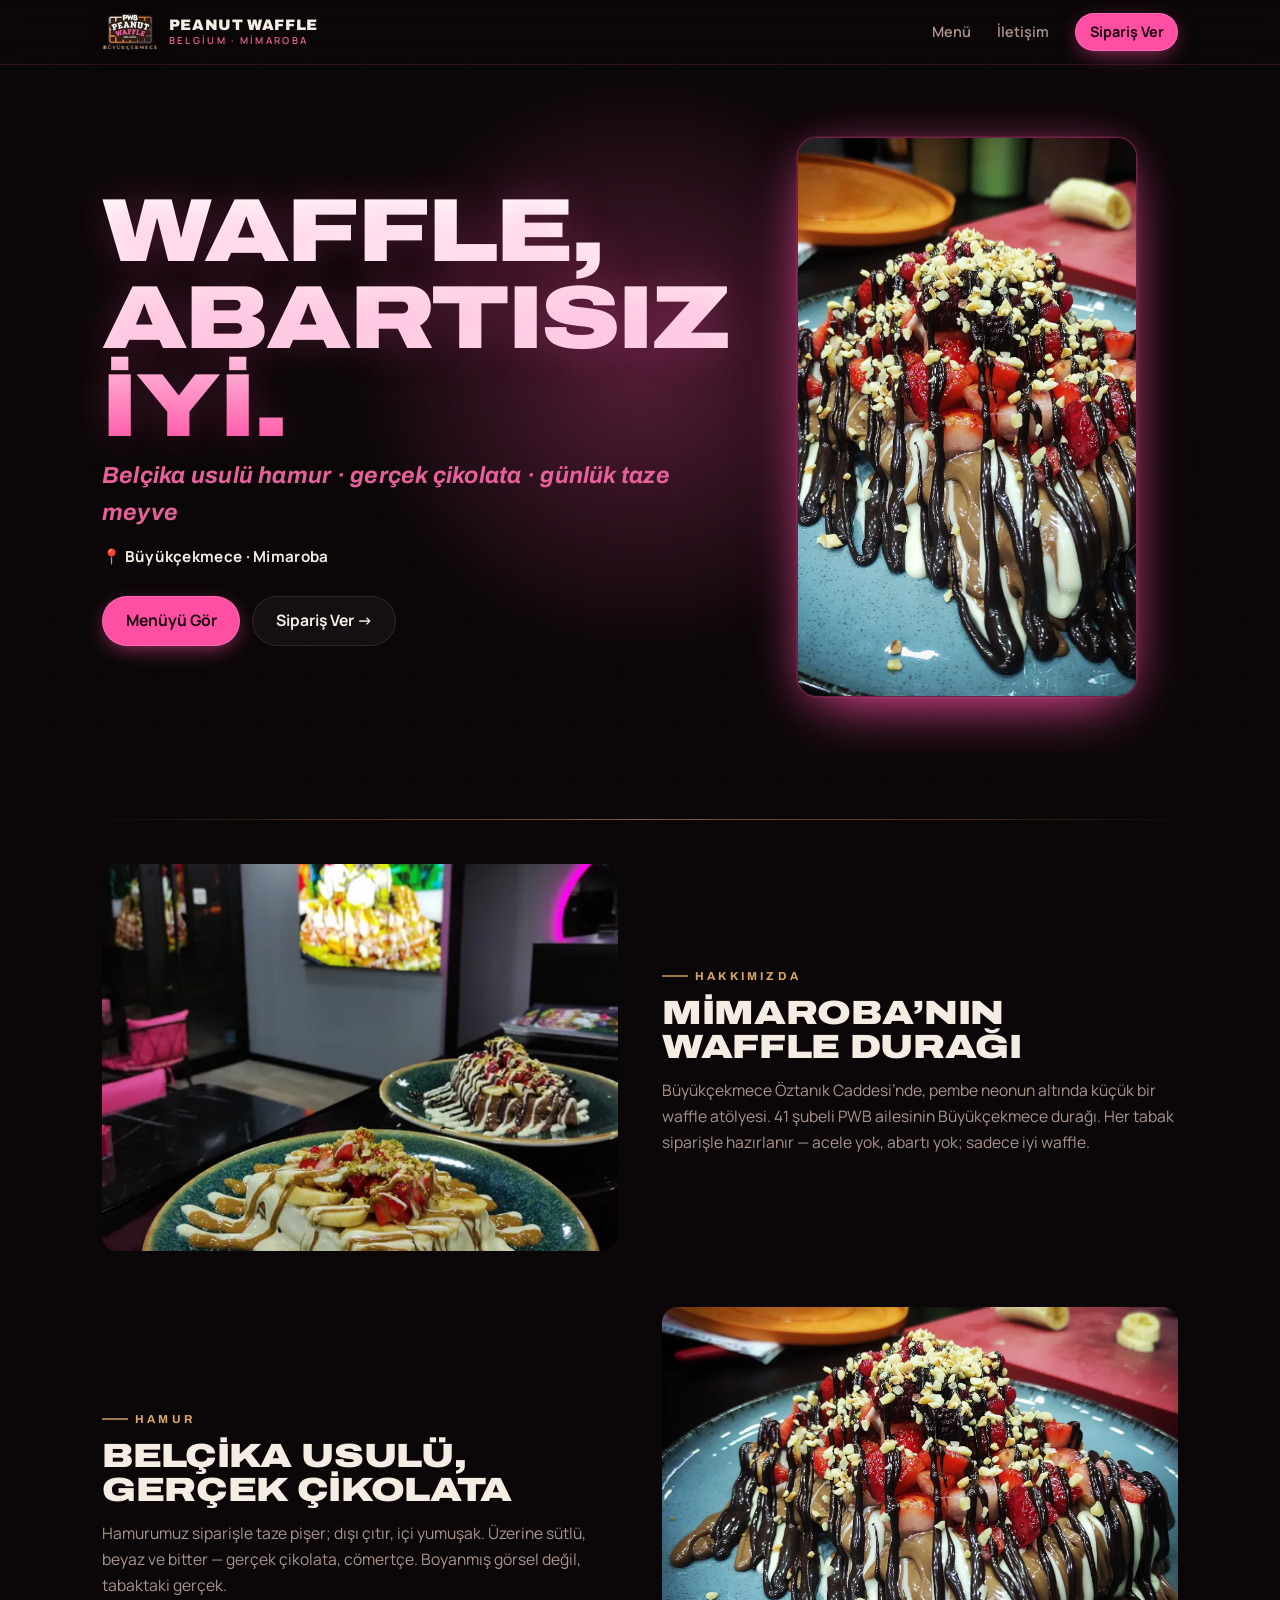
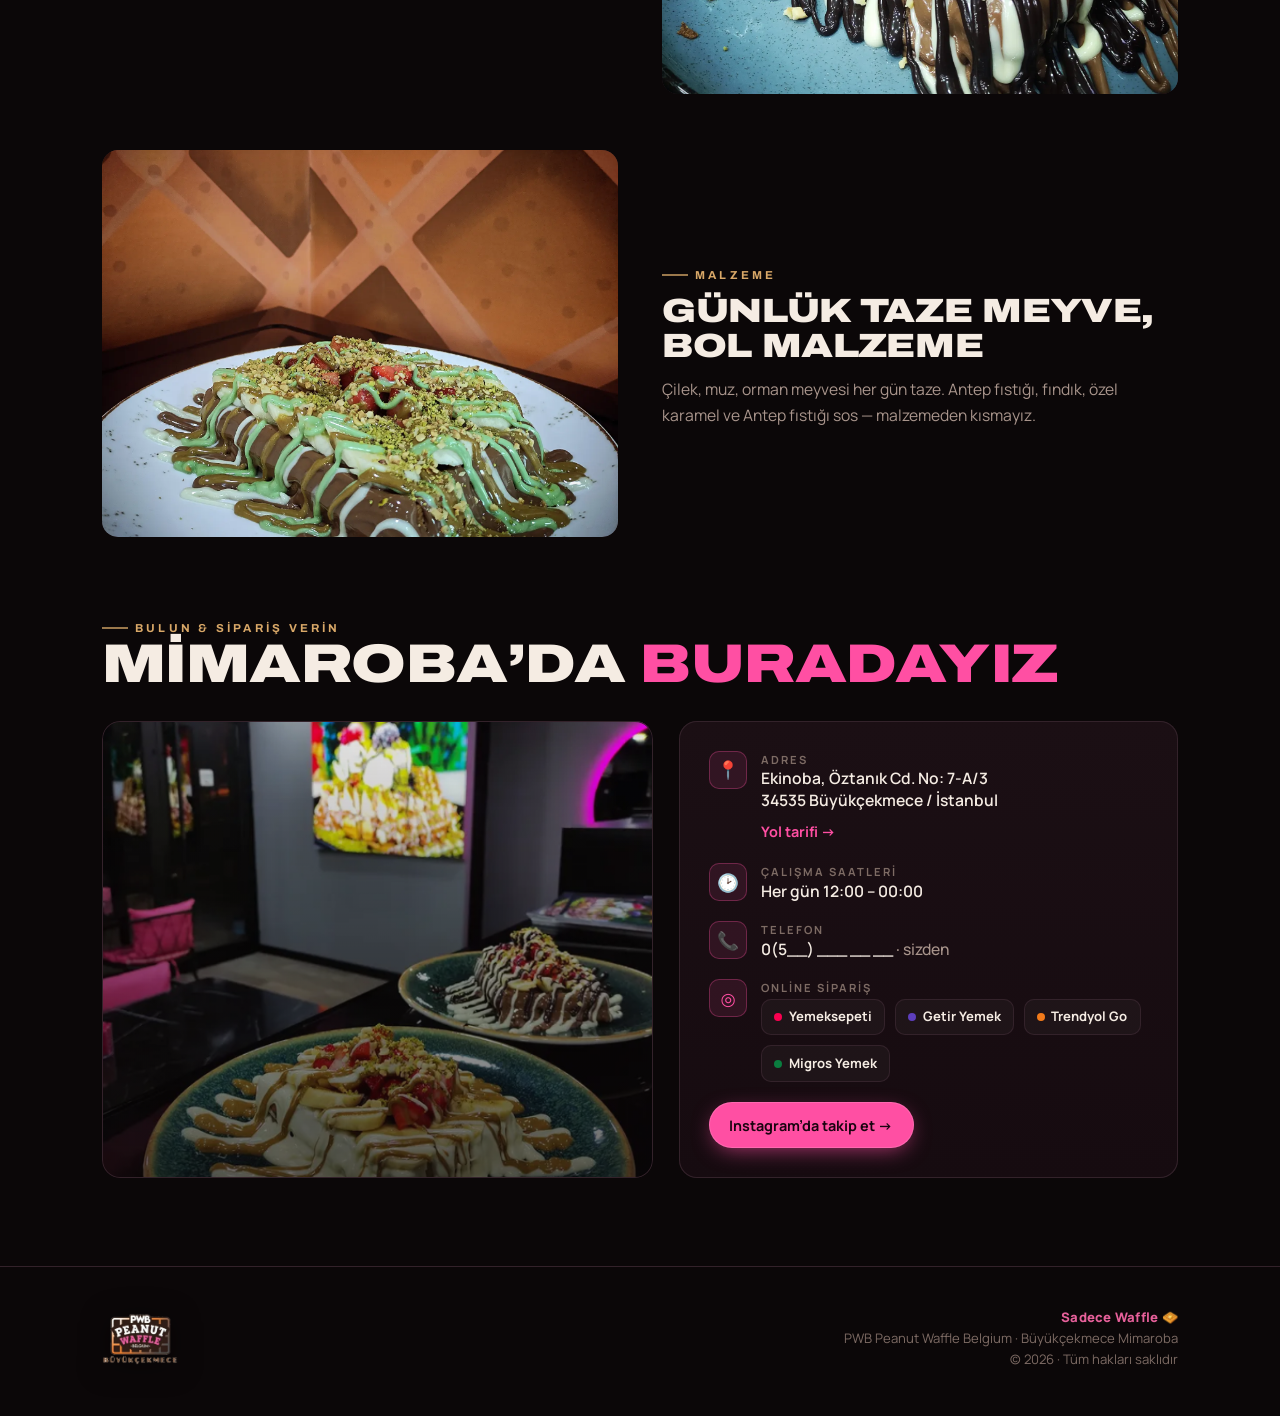
==== index.html @ 3291b59e "PWB Mimaroba: çok sayfalı yapıya geçiş (menü ayrı sayfa, hakkımızda, CSS refactor) - FAZ 1: ortak CS" ====
<!DOCTYPE html>
<html lang="tr">
<head>
<meta charset="UTF-8">
<meta name="viewport" content="width=device-width, initial-scale=1.0, viewport-fit=cover">
<title>PWB Peanut Waffle Belgium · Büyükçekmece Mimaroba</title>
<meta name="description" content="Sadece Waffle. Belçika usulü hamur, günlük taze meyve, gerçek çikolata. Büyükçekmece Mimaroba şubesi menü & sipariş.">
<meta name="theme-color" content="#0B0708">
<meta property="og:title" content="PWB Peanut Waffle Belgium · Mimaroba">
<meta property="og:description" content="Sadece Waffle 🧇 — Büyükçekmece Mimaroba">
<link rel="preconnect" href="https://fonts.googleapis.com">
<link rel="preconnect" href="https://fonts.gstatic.com" crossorigin>
<link href="https://fonts.googleapis.com/css2?family=Archivo:ital,wght@0,400;0,600;0,700;0,800;0,900;1,700&family=Manrope:wght@400;500;600;700;800&display=swap" rel="stylesheet">
<link rel="stylesheet" href="assets/css/styles.css">
</head>
<body>

<nav class="nav">
  <div class="wrap">
    <a class="brand" href="#top">
      <img src="logo.png" alt="PWB Peanut Waffle Belgium">
      <span class="bn">PEANUT WAFFLE<small>Belgium · Mimaroba</small></span>
    </a>
    <div class="nav-links">
      <a class="link" href="menu.html">Menü</a>
      <a class="link" href="#iletisim">İletişim</a>
      <a class="btn btn-pink" href="#siparis">Sipariş Ver</a>
    </div>
  </div>
</nav>

<header class="hero" id="top">
  <div class="wrap">
    <div class="hero-inner">
      <div class="hero-copy">
        <h1>Waffle,<br>abartısız iyi.</h1>
        <div class="tag">Belçika usulü hamur · gerçek çikolata · günlük taze meyve</div>
        <div class="loc">📍 <b>Büyükçekmece · Mimaroba</b></div>
        <div class="hero-cta">
          <a class="btn btn-pink" href="menu.html">Menüyü Gör</a>
          <a class="btn btn-ghost" href="#siparis">Sipariş Ver →</a>
        </div>
      </div>
      <div class="hero-media">
        <video class="hero-video" autoplay muted loop playsinline poster="assets/images/waffle.png">
          <source src="assets/images/hero-video.mp4" type="video/mp4">
        </video>
      </div>
    </div>
  </div>
</header>

<section class="sec reveal" id="hakkimizda">
  <div class="seam"></div>
  <div class="wrap">

    <div class="about">
      <div class="about-media"><img src="assets/images/2waffle.png" alt="Pembe neon altında iki waffle tabağı"></div>
      <div class="about-copy">
        <span class="eyebrow">Hakkımızda</span>
        <h3>Mimaroba’nın waffle durağı</h3>
        <p>Büyükçekmece Öztanık Caddesi’nde, pembe neonun altında küçük bir waffle atölyesi. 41 şubeli PWB ailesinin Büyükçekmece durağı. Her tabak siparişle hazırlanır — acele yok, abartı yok; sadece iyi waffle.</p>
      </div>
    </div>

    <div class="about rev">
      <div class="about-media"><img src="assets/images/waffle.png" alt="Çikolata ve çilekli waffle"></div>
      <div class="about-copy">
        <span class="eyebrow">Hamur</span>
        <h3>Belçika usulü, gerçek çikolata</h3>
        <p>Hamurumuz siparişle taze pişer; dışı çıtır, içi yumuşak. Üzerine sütlü, beyaz ve bitter — gerçek çikolata, cömertçe. Boyanmış görsel değil, tabaktaki gerçek.</p>
      </div>
    </div>

    <div class="about">
      <div class="about-media"><img src="assets/images/waffle%20(2).png" alt="Antep fıstıklı waffle yakın çekim"></div>
      <div class="about-copy">
        <span class="eyebrow">Malzeme</span>
        <h3>Günlük taze meyve, bol malzeme</h3>
        <p>Çilek, muz, orman meyvesi her gün taze. Antep fıstığı, fındık, özel karamel ve Antep fıstığı sos — malzemeden kısmayız.</p>
      </div>
    </div>

  </div>
</section>

<section class="sec reveal" id="iletisim">
  <div class="wrap">
    <div class="sec-head">
      <div><span class="eyebrow">Bulun &amp; sipariş verin</span><h2 id="siparis">Mimaroba’da <em>buradayız</em></h2></div>
    </div>
    <div class="loc-wrap">
      <div class="loc-photo" style="background-image:linear-gradient(180deg,rgba(11,7,8,.1),rgba(11,7,8,.6)),url('assets/images/2waffle.png')"></div>
      <div class="loc-card">
        <div class="loc-row"><div class="loc-ico">📍</div><div><div class="lab">Adres</div><div class="val2">Ekinoba, Öztanık Cd. No: 7-A/3<br>34535 Büyükçekmece / İstanbul</div><a href="https://www.google.com/maps/search/?api=1&query=Peanut+Waffle+Belgium+%C3%96ztan%C4%B1k+Cd+No+7+B%C3%BCy%C3%BCk%C3%A7ekmece" target="_blank" rel="noopener" style="display:inline-block; margin-top:8px; color:var(--pink); font-weight:700; font-size:.9rem">Yol tarifi →</a></div></div>
        <div class="loc-row"><div class="loc-ico">🕑</div><div><div class="lab">Çalışma saatleri</div><div class="val2">Her gün 12:00 – 00:00</div></div></div>
        <div class="loc-row"><div class="loc-ico">📞</div><div><div class="lab">Telefon</div><div class="val2">0(5__) ___ __ __ <span>· sizden</span></div></div></div>
        <div class="loc-row"><div class="loc-ico">◎</div><div>
          <div class="lab">Online sipariş</div>
          <div class="platforms">
            <a class="pf" href="#"><span class="d" style="background:#fa0050"></span>Yemeksepeti</a>
            <a class="pf" href="#"><span class="d" style="background:#5d3ebc"></span>Getir Yemek</a>
            <a class="pf" href="#"><span class="d" style="background:#f27a1a"></span>Trendyol Go</a>
            <a class="pf" href="#"><span class="d" style="background:#0a7d3f"></span>Migros Yemek</a>
          </div>
        </div></div>
        <a class="btn btn-pink" style="align-self:flex-start; margin-top:2px; padding:.8em 1.4em" href="https://instagram.com/peanutwafflebelgium" target="_blank" rel="noopener">Instagram’da takip et →</a>
      </div>
    </div>
  </div>
</section>

<footer>
  <div class="wrap foot">
    <img src="logo.png" alt="Peanut Waffle Belgium">
    <div class="fr">
      <div><b>Sadece Waffle 🧇</b></div>
      <div>PWB Peanut Waffle Belgium · Büyükçekmece Mimaroba</div>
      <div>© 2026 · Tüm hakları saklıdır</div>
    </div>
  </div>
</footer>

<script>
// Scroll reveal
const io=new IntersectionObserver((es)=>{es.forEach(e=>{if(e.isIntersecting){e.target.classList.add('in');io.unobserve(e.target);}})},{threshold:.12});
document.querySelectorAll('.reveal').forEach(el=>io.observe(el));
// Respect reduced motion: keep poster, don't autoplay hero video
if(window.matchMedia && window.matchMedia('(prefers-reduced-motion: reduce)').matches){
  const hv=document.querySelector('.hero-video');
  if(hv){ hv.removeAttribute('autoplay'); hv.autoplay=false; try{hv.pause();}catch(e){} }
}
</script>
</body>
</html>
---- assets/css/styles.css ----
:root{
  --ink:#0B0708; --ink-2:#160B10; --panel:#1B0F14; --panel-2:#22141A;
  --line:#33222A;
  --pink:#FF4FA3; --pink-2:#E6609A; --pink-ink:#3a0f26;
  --cream:#F5ECE3; --muted:#A9958C; --muted-2:#7d6b64;
  --caramel:#D9A868; --cocoa:#8A5230;
  --maxw:1120px;
  --ease:cubic-bezier(.2,.7,.2,1);
}
*{box-sizing:border-box}
/* Turkish Lira ₺ (U+20BA) only: Archivo draws it like "Ł", so force this one
   codepoint to a system font. Digits keep using Archivo. */
@font-face{
  font-family:"LiraFix";
  src:local("Segoe UI"), local("Arial"), local("Helvetica Neue"), local("Helvetica");
  unicode-range:U+20BA;
}
html{scroll-behavior:smooth}
body{
  margin:0; background:var(--ink); color:var(--cream);
  font-family:"Manrope",system-ui,-apple-system,sans-serif;
  font-size:16px; line-height:1.6; -webkit-font-smoothing:antialiased;
  overflow-x:hidden;
}
/* Waffle-grid signature texture, laid under everything */
body::before{
  content:""; position:fixed; inset:-2px; z-index:0; pointer-events:none;
  background-image:
    linear-gradient(rgba(255,255,255,.022) 1px, transparent 1px),
    linear-gradient(90deg, rgba(255,255,255,.022) 1px, transparent 1px),
    linear-gradient(rgba(0,0,0,.35) 1px, transparent 1px),
    linear-gradient(90deg, rgba(0,0,0,.35) 1px, transparent 1px);
  background-size:52px 52px,52px 52px,52px 52px,52px 52px;
  background-position:0 0,0 0,1px 1px,1px 1px;
  opacity:.5;
  -webkit-mask-image:radial-gradient(120% 90% at 50% 0%, #000 40%, transparent 100%);
          mask-image:radial-gradient(120% 90% at 50% 0%, #000 40%, transparent 100%);
}
img{display:block; max-width:100%}
a{color:inherit; text-decoration:none}
.wrap{max-width:var(--maxw); margin:0 auto; padding:0 22px; position:relative; z-index:1}

h1,h2,h3{font-family:"Archivo",sans-serif; margin:0; line-height:.98; letter-spacing:-.01em}
.display{font-weight:900; font-stretch:expanded; text-transform:uppercase}
.eyebrow{
  font-family:"Archivo",sans-serif; font-weight:700; text-transform:uppercase;
  letter-spacing:.28em; font-size:.72rem; color:var(--caramel);
  display:inline-flex; align-items:center; gap:.6em;
}
.eyebrow::before{content:""; width:26px; height:2px; background:var(--caramel); opacity:.7}

/* ---------- NAV ---------- */
.nav{
  position:sticky; top:0; z-index:50;
  backdrop-filter:blur(14px) saturate(1.1); -webkit-backdrop-filter:blur(14px) saturate(1.1);
  background:linear-gradient(180deg, rgba(11,7,8,.92), rgba(11,7,8,.66));
  border-bottom:1px solid rgba(255,79,163,.14);
}
.nav .wrap{display:flex; align-items:center; justify-content:space-between; height:64px}
.brand{display:flex; align-items:center; gap:11px; min-width:0}
.brand img{height:38px; width:auto; filter:drop-shadow(0 2px 8px rgba(0,0,0,.5))}
.brand .bn{font-family:"Archivo"; font-weight:900; font-size:.95rem; letter-spacing:.04em; line-height:1}
.brand .bn small{display:block; font-family:"Manrope"; font-weight:600; font-size:.6rem; letter-spacing:.24em; color:var(--pink-2); text-transform:uppercase; margin-top:3px}
.nav-links{display:flex; align-items:center; gap:26px}
.nav-links a.link{font-weight:600; font-size:.9rem; color:var(--muted); transition:color .2s}
.nav-links a.link:hover{color:var(--cream)}
.btn{
  display:inline-flex; align-items:center; gap:.5em; font-family:"Manrope"; font-weight:700;
  font-size:.9rem; padding:.66em 1.15em; border-radius:999px; cursor:pointer; border:0;
  transition:transform .18s var(--ease), box-shadow .25s, background .2s, color .2s;
}
.btn-pink{background:var(--pink); color:#1a0410; box-shadow:0 6px 22px -6px rgba(255,79,163,.7), inset 0 0 0 1px rgba(255,255,255,.15)}
.btn-pink:hover{transform:translateY(-2px); box-shadow:0 12px 30px -8px rgba(255,79,163,.85)}
.btn-ghost{background:rgba(255,255,255,.04); color:var(--cream); box-shadow:inset 0 0 0 1px var(--line)}
.btn-ghost:hover{box-shadow:inset 0 0 0 1px var(--pink); color:#fff}
.nav .btn{padding:.55em 1em; flex-shrink:0}
.nav-links a.link{position:relative}
.nav-links a.link.active{color:var(--pink)}
.tab:focus-visible{outline:2px solid var(--pink); outline-offset:2px}

/* ---------- HERO ---------- */
.hero{position:relative; overflow:hidden; padding:56px 0 44px; isolation:isolate}
.hero::after{ /* pink neon grid glow — behind, centred */
  content:""; position:absolute; z-index:-1; width:680px; height:680px; left:50%; top:-6%;
  transform:translateX(-50%);
  background:radial-gradient(circle, rgba(255,79,163,.30), transparent 62%);
  filter:blur(12px); pointer-events:none;
  animation:glow 6s ease-in-out infinite alternate;
}
@keyframes glow{from{opacity:.5; transform:translateX(-50%) scale(.96)} to{opacity:1; transform:translateX(-50%) scale(1.04)}}
.hero .wrap{position:relative}
.hero-inner{display:grid; grid-template-columns:1fr; gap:32px; align-items:center}
.hero-copy{text-align:center}
.hero h1{
  font-size:clamp(2.9rem,8vw,5.6rem); font-weight:900; font-stretch:expanded;
  text-transform:uppercase; letter-spacing:-.02em; margin:0 0 4px;
  background:linear-gradient(180deg,#fff,#ffd9ec 60%,var(--pink)); -webkit-background-clip:text; background-clip:text; color:transparent;
  text-shadow:0 0 42px rgba(255,79,163,.25);
}
.hero .tag{font-family:"Archivo"; font-weight:700; font-style:italic; font-size:clamp(1.02rem,3vw,1.45rem); color:var(--pink-2); letter-spacing:.01em; margin-top:6px}
.hero .loc{margin-top:14px; color:var(--muted); font-weight:600; letter-spacing:.02em; font-size:.95rem}
.hero .loc b{color:var(--cream)}
.hero-cta{display:flex; gap:12px; justify-content:center; flex-wrap:wrap; margin-top:26px}
.hero-cta .btn{padding:.82em 1.5em; font-size:.98rem}
.hero-media{display:flex; justify-content:center}
.hero-video{
  width:100%; max-width:300px; aspect-ratio:9/16; max-height:440px; object-fit:cover;
  border-radius:20px; border:1px solid rgba(255,79,163,.4); background:#0d0709;
  box-shadow:0 0 0 1px rgba(255,79,163,.14), 0 22px 60px -22px var(--pink), 0 0 46px -10px rgba(255,79,163,.45);
}
@media(min-width:900px){
  .hero{padding:72px 0 56px}
  .hero-inner{grid-template-columns:1.05fr .95fr; gap:48px}
  .hero-copy{text-align:left}
  .hero-copy .hero-cta{justify-content:flex-start}
  .hero-video{max-width:340px; max-height:560px}
}

/* ---------- VALUES ---------- */
.values{position:relative; padding:38px 0 8px}
.seam{height:1px; background:linear-gradient(90deg,transparent,var(--cocoa),var(--caramel),var(--cocoa),transparent); opacity:.55; margin:0 auto; max-width:var(--maxw)}
.val-grid{display:grid; grid-template-columns:repeat(3,1fr); gap:16px; margin-top:34px}
.val{padding:22px 20px; border-radius:16px; background:linear-gradient(180deg,var(--panel),var(--ink-2)); box-shadow:inset 0 0 0 1px var(--line)}
.val .mk{width:26px; height:26px; border-radius:7px; background:linear-gradient(rgba(255,79,163,.9) 1px,transparent 1px),linear-gradient(90deg,rgba(255,79,163,.9) 1px,transparent 1px),rgba(255,79,163,.12);background-size:9px 9px,9px 9px,100% 100%; box-shadow:inset 0 0 0 1px rgba(255,79,163,.4)}
.val h3{font-size:1.12rem; margin:12px 0 6px; color:var(--cream); font-weight:800; text-transform:none; font-stretch:normal; letter-spacing:0}
.val p{margin:0; color:var(--muted); font-size:.92rem}

/* ---------- SECTION HEAD ---------- */
.sec{padding:66px 0 8px}
.sec-head{display:flex; align-items:flex-end; justify-content:space-between; gap:20px; flex-wrap:wrap; margin-bottom:8px}
.sec-head h2{font-size:clamp(2rem,6vw,3.4rem); font-weight:900; font-stretch:expanded; text-transform:uppercase; color:var(--cream)}
.sec-head h2 em{color:var(--pink); font-style:normal}
.sec-note{color:var(--muted-2); font-size:.82rem; font-weight:600}

/* ---------- MENU ---------- */
.tabs{display:flex; gap:8px; flex-wrap:wrap; margin:26px 0 22px}
.tab{
  font-family:"Archivo"; font-weight:700; text-transform:uppercase; letter-spacing:.08em; font-size:.8rem;
  padding:.6em 1.05em; border-radius:999px; cursor:pointer; border:0; color:var(--muted);
  background:rgba(255,255,255,.03); box-shadow:inset 0 0 0 1px var(--line); transition:all .2s var(--ease);
}
.tab:hover{color:var(--cream)}
.tab.active{color:#1a0410; background:var(--pink); box-shadow:0 6px 20px -8px rgba(255,79,163,.8)}
.menu-panel{display:none; animation:fade .35s var(--ease)}
.menu-panel.active{display:block}
@keyframes fade{from{opacity:0; transform:translateY(8px)} to{opacity:1; transform:none}}
.menu-grid{display:grid; grid-template-columns:1fr 1fr; gap:14px}
.item{
  position:relative; padding:18px 20px; border-radius:14px;
  background:linear-gradient(180deg,var(--panel),var(--ink-2));
  box-shadow:inset 0 0 0 1px var(--line); transition:box-shadow .25s, transform .2s var(--ease);
}
.item:hover{box-shadow:inset 0 0 0 1px rgba(255,79,163,.5); transform:translateY(-2px)}
.item.feat{box-shadow:inset 0 0 0 1px rgba(255,79,163,.45); background:linear-gradient(180deg,#2a1119,var(--ink-2))}
.item-top{display:flex; align-items:baseline; justify-content:space-between; gap:12px}
.item-name{font-family:"Archivo"; font-weight:800; font-size:1.12rem; color:var(--cream); letter-spacing:.01em; position:relative; display:inline-block}
.item-name::after{content:""; position:absolute; left:0; right:100%; bottom:-3px; height:2px; background:var(--pink); border-radius:2px; transition:right .3s var(--ease); box-shadow:0 0 8px var(--pink)}
.item:hover .item-name::after{right:0}
.badge{font-family:"Manrope"; font-weight:800; font-size:.58rem; letter-spacing:.14em; text-transform:uppercase; color:var(--pink); background:rgba(255,79,163,.12); padding:.28em .6em; border-radius:6px; vertical-align:middle; margin-left:8px}
.price{font-family:"LiraFix", "Archivo", system-ui, "Segoe UI", Arial, sans-serif; font-weight:800; font-size:1.08rem; color:var(--caramel); white-space:nowrap}
.item-desc{margin:8px 0 0; color:var(--muted); font-size:.86rem; line-height:1.5}
.menu-flag{margin-top:6px; color:var(--muted-2); font-size:.78rem; font-weight:600}

/* ---------- GALLERY ---------- */
.gal{display:grid; grid-template-columns:repeat(4,1fr); grid-auto-rows:180px; gap:12px; margin-top:26px}
.gal figure{margin:0; border-radius:14px; overflow:hidden; position:relative; box-shadow:inset 0 0 0 1px var(--line)}
.gal img{width:100%; height:100%; object-fit:cover; transition:transform .6s var(--ease), filter .4s}
.gal figure:hover img{transform:scale(1.06); filter:saturate(1.1)}
.gal .big{grid-column:span 2; grid-row:span 2}
.gal .tall{grid-row:span 2}

/* ---------- LOCATION ---------- */
.loc-wrap{display:grid; grid-template-columns:1.05fr .95fr; gap:26px; align-items:stretch; margin-top:30px}
.loc-photo{border-radius:18px; overflow:hidden; box-shadow:inset 0 0 0 1px var(--line); min-height:340px; background:#000 center/cover}
.loc-card{padding:30px; border-radius:18px; background:linear-gradient(180deg,var(--panel),var(--ink-2)); box-shadow:inset 0 0 0 1px var(--line); display:flex; flex-direction:column; gap:18px}
.loc-row{display:flex; gap:14px; align-items:flex-start}
.loc-ico{flex:none; width:38px; height:38px; border-radius:10px; display:grid; place-items:center; background:rgba(255,79,163,.1); box-shadow:inset 0 0 0 1px rgba(255,79,163,.3); color:var(--pink); font-size:1.1rem}
.loc-row .lab{font-size:.7rem; letter-spacing:.18em; text-transform:uppercase; color:var(--muted-2); font-weight:700}
.loc-row .val2{color:var(--cream); font-weight:600; font-size:.98rem; line-height:1.4}
.loc-row .val2 span{color:var(--muted); font-weight:500}
.platforms{display:flex; gap:10px; flex-wrap:wrap; margin-top:2px}
.pf{font-weight:700; font-size:.82rem; padding:.6em 1em; border-radius:10px; box-shadow:inset 0 0 0 1px var(--line); background:rgba(255,255,255,.03); transition:all .2s; display:inline-flex; gap:.5em; align-items:center}
.pf:hover{box-shadow:inset 0 0 0 1px var(--pink); transform:translateY(-2px)}
.pf .d{width:8px;height:8px;border-radius:50%}

/* ---------- FOOTER ---------- */
footer{margin-top:80px; border-top:1px solid var(--line); padding:40px 0 46px; position:relative}
.foot{display:flex; align-items:center; justify-content:space-between; gap:20px; flex-wrap:wrap}
.foot img{height:52px; filter:drop-shadow(0 4px 14px rgba(0,0,0,.5))}
.foot .fr{text-align:right; color:var(--muted-2); font-size:.82rem}
.foot .fr b{color:var(--pink-2); font-weight:800; letter-spacing:.02em}

/* reveal */
.reveal{opacity:0; transform:translateY(22px); transition:opacity .7s var(--ease), transform .7s var(--ease)}
.reveal.in{opacity:1; transform:none}

/* ---------- RESPONSIVE ---------- */
@media(max-width:820px){
  .nav-links .link{display:none}
  .val-grid{grid-template-columns:1fr; gap:12px}
  .menu-grid{grid-template-columns:1fr}
  .gal{grid-template-columns:repeat(2,1fr); grid-auto-rows:150px}
  .gal .big{grid-column:span 2; grid-row:span 1}
  .loc-wrap{grid-template-columns:1fr}
}
@media(max-width:480px){
  .nav .wrap{padding:0 14px}
}
@media(max-width:420px){
  .brand .bn{display:none}
}
@media(max-width:360px){
  .nav .btn{font-size:.85rem; padding:.5em .85em}
}
@media(prefers-reduced-motion:reduce){
  *{animation:none!important}
  .reveal{opacity:1; transform:none; transition:none}
  html{scroll-behavior:auto}
}

/* ---------- ABOUT (Hakkımızda) ---------- */
.about{display:grid; grid-template-columns:1fr; gap:20px; align-items:center; margin-top:44px}
.about+.about{margin-top:56px}
.about-media{border-radius:16px; overflow:hidden; box-shadow:inset 0 0 0 1px var(--line); aspect-ratio:4/3}
.about-media img{width:100%; height:100%; object-fit:cover; transition:transform .6s var(--ease), filter .4s}
.about-media:hover img{transform:scale(1.04); filter:saturate(1.08)}
.about-copy{text-align:left}
.about-copy h3{font-family:"Archivo"; font-size:clamp(1.5rem,4vw,2.1rem); font-weight:900; font-stretch:expanded; text-transform:uppercase; color:var(--cream); margin:10px 0 0; letter-spacing:-.01em; line-height:1.02}
.about-copy p{margin:14px 0 0; color:var(--muted); font-size:.98rem; line-height:1.65}
@media(min-width:900px){
  .about{grid-template-columns:1fr 1fr; gap:44px}
  .about-media{grid-column:1; grid-row:1}
  .about-copy{grid-column:2; grid-row:1}
  .about.rev .about-media{grid-column:2; grid-row:1}
  .about.rev .about-copy{grid-column:1; grid-row:1}
}

/* ---------- MENU FILTER BAR (menu.html) ---------- */
.filterbar{position:sticky; top:64px; z-index:40; padding:12px 0;
  background:linear-gradient(180deg, rgba(11,7,8,.96), rgba(11,7,8,.82));
  backdrop-filter:blur(12px) saturate(1.1); -webkit-backdrop-filter:blur(12px) saturate(1.1);
  border-bottom:1px solid rgba(255,79,163,.12)}
.filterbar .wrap{display:flex; gap:8px; overflow-x:auto; -webkit-overflow-scrolling:touch; scrollbar-width:none}
.filterbar .wrap::-webkit-scrollbar{display:none}
.filterbar .tab{flex:none}

/* ---------- MENU CATEGORIES (menu.html) ---------- */
.cat{margin-top:46px}
.cat:first-of-type{margin-top:34px}
.cat h3{font-family:"Archivo"; font-weight:900; font-stretch:expanded; text-transform:uppercase; font-size:clamp(1.3rem,3.5vw,1.85rem); color:var(--cream); margin:0 0 18px; letter-spacing:.01em}
.cat h3 em{color:var(--pink); font-style:normal}
.hidden{display:none !important}

/* dual price (Küçük / Büyük) */
.price2{display:flex;gap:16px;flex:none;text-align:center}
.price2 span{display:flex;flex-direction:column;line-height:1.05}
.price2 b{font-family:"LiraFix", "Archivo", system-ui, "Segoe UI", Arial, sans-serif;font-weight:800;font-size:1.02rem;color:var(--caramel)}
.price2 i{font-style:normal;font-size:.58rem;letter-spacing:.14em;text-transform:uppercase;color:var(--muted-2);margin-top:3px}
@media(max-width:480px){.item-top{flex-wrap:wrap}.price2{margin-top:6px;gap:20px}}
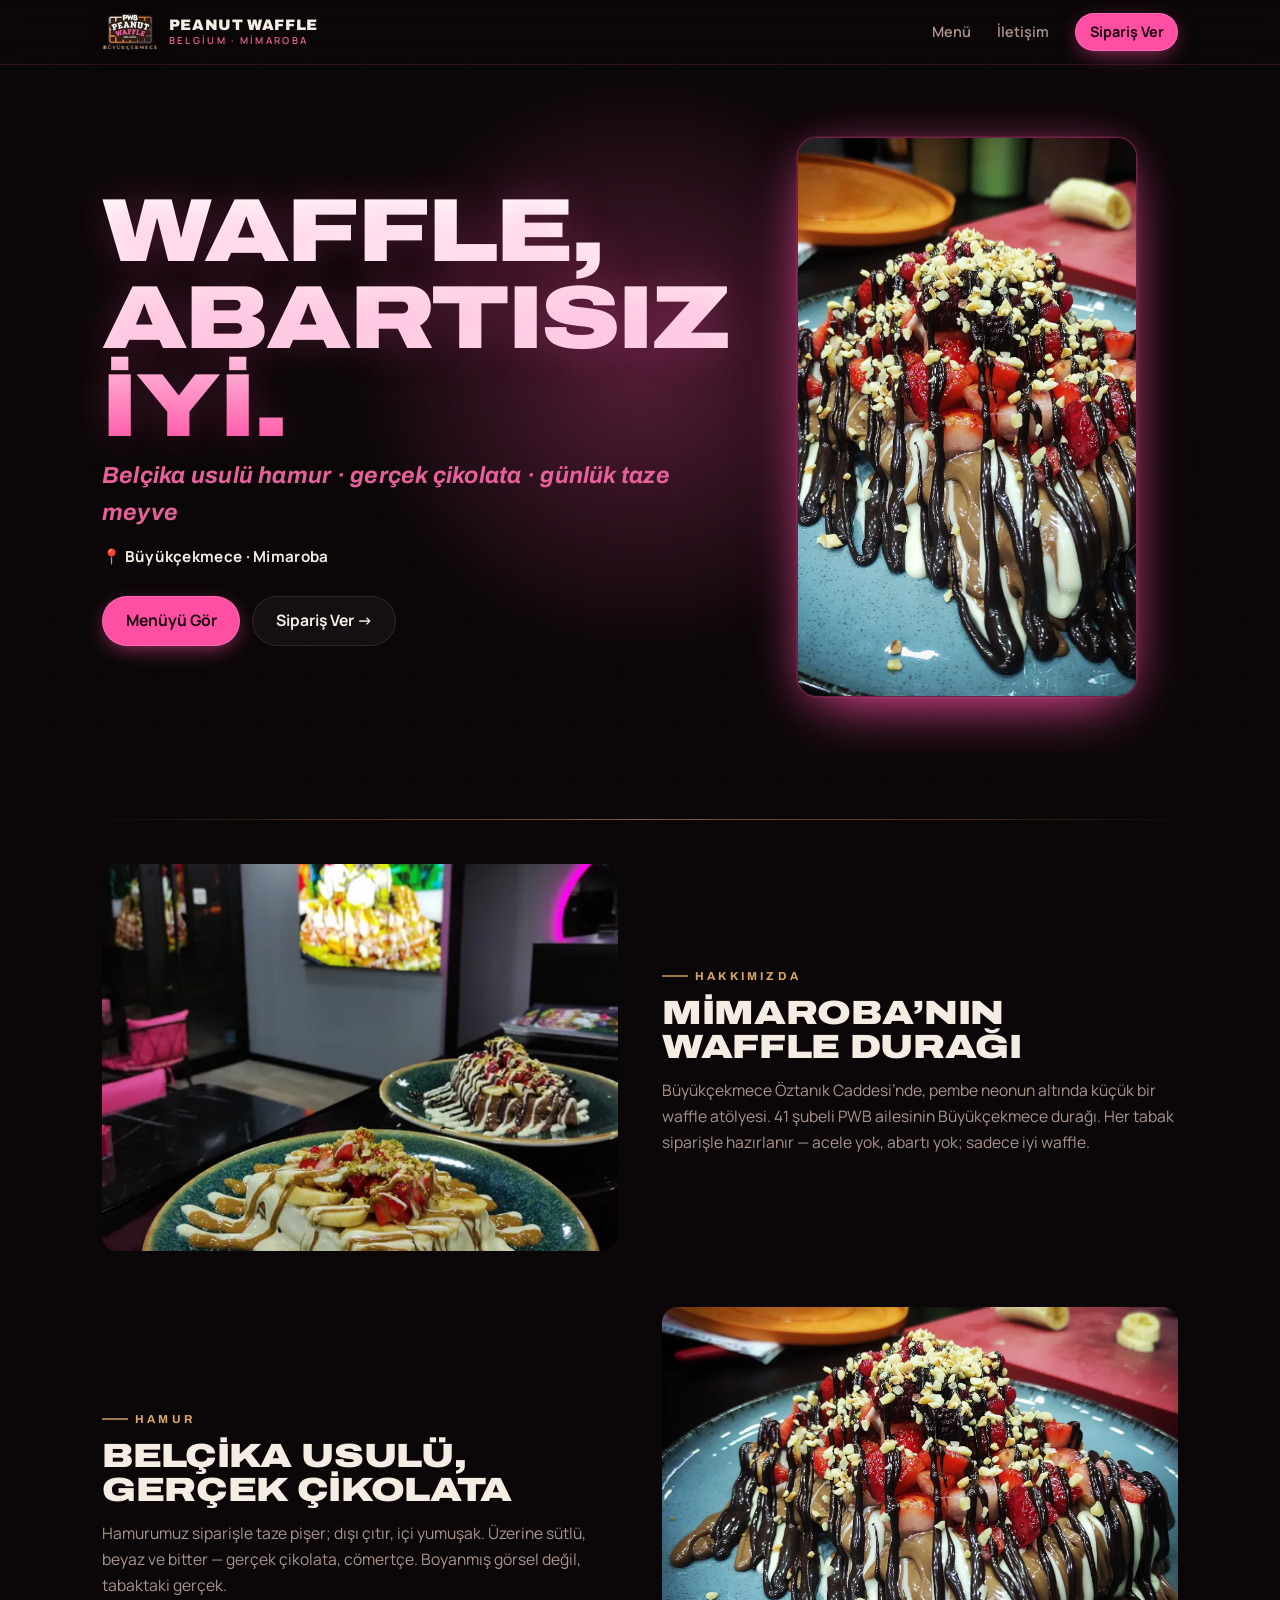
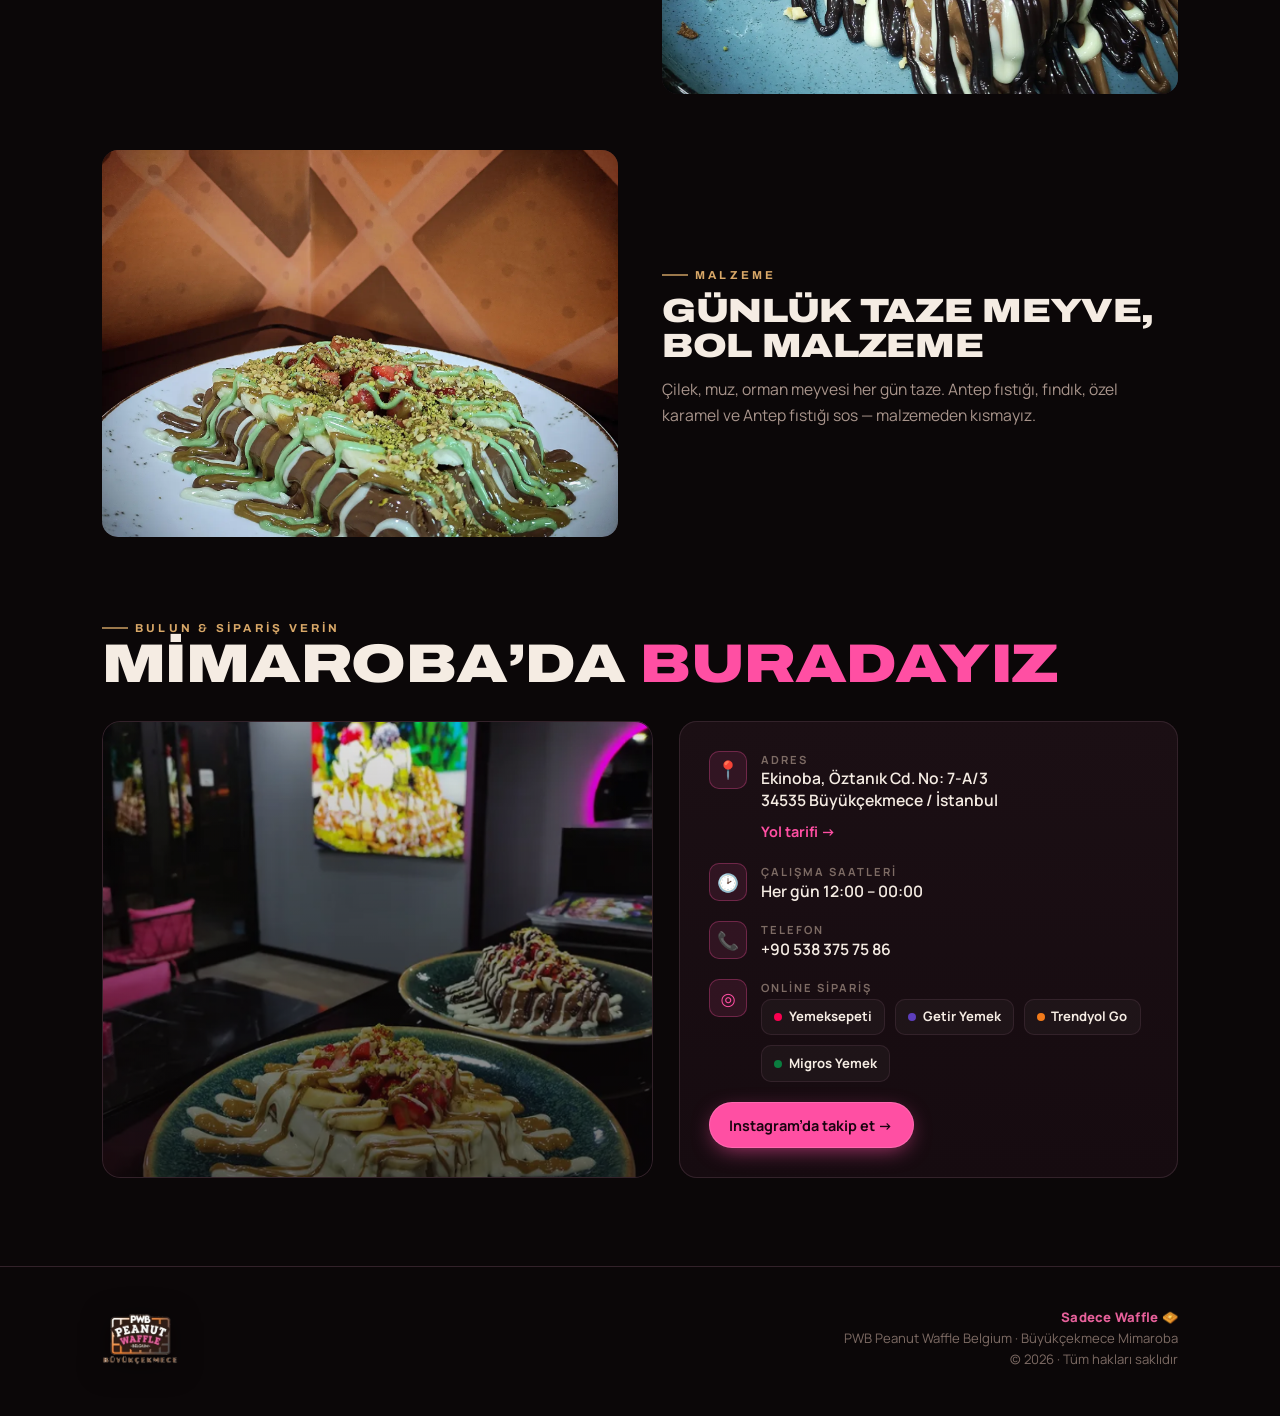
==== commit 23ef62b1: "İletişim: gerçek telefon, sipariş platformu ve Instagram linkleri eklendi - Telefon: +90 538 375 75 " ====
--- a/index.html
+++ b/index.html
@@ -94,17 +94,17 @@
       <div class="loc-card">
         <div class="loc-row"><div class="loc-ico">📍</div><div><div class="lab">Adres</div><div class="val2">Ekinoba, Öztanık Cd. No: 7-A/3<br>34535 Büyükçekmece / İstanbul</div><a href="https://www.google.com/maps/search/?api=1&query=Peanut+Waffle+Belgium+%C3%96ztan%C4%B1k+Cd+No+7+B%C3%BCy%C3%BCk%C3%A7ekmece" target="_blank" rel="noopener" style="display:inline-block; margin-top:8px; color:var(--pink); font-weight:700; font-size:.9rem">Yol tarifi →</a></div></div>
         <div class="loc-row"><div class="loc-ico">🕑</div><div><div class="lab">Çalışma saatleri</div><div class="val2">Her gün 12:00 – 00:00</div></div></div>
-        <div class="loc-row"><div class="loc-ico">📞</div><div><div class="lab">Telefon</div><div class="val2">0(5__) ___ __ __ <span>· sizden</span></div></div></div>
+        <div class="loc-row"><div class="loc-ico">📞</div><div><div class="lab">Telefon</div><div class="val2"><a href="tel:+905383757586" style="color:var(--cream)">+90 538 375 75 86</a></div></div></div>
         <div class="loc-row"><div class="loc-ico">◎</div><div>
           <div class="lab">Online sipariş</div>
           <div class="platforms">
-            <a class="pf" href="#"><span class="d" style="background:#fa0050"></span>Yemeksepeti</a>
-            <a class="pf" href="#"><span class="d" style="background:#5d3ebc"></span>Getir Yemek</a>
-            <a class="pf" href="#"><span class="d" style="background:#f27a1a"></span>Trendyol Go</a>
-            <a class="pf" href="#"><span class="d" style="background:#0a7d3f"></span>Migros Yemek</a>
+            <a class="pf" href="https://www.yemeksepeti.com/restaurant/zp8d/peanut-waffle-belgium-zp8d" target="_blank" rel="noopener"><span class="d" style="background:#fa0050"></span>Yemeksepeti</a>
+            <a class="pf" href="https://getir.com/yemek/restoran/peanut-waffle-belgium-buyukcekmece-ekinoba-mah-buyukcekmece-istanbul/" target="_blank" rel="noopener"><span class="d" style="background:#5d3ebc"></span>Getir Yemek</a>
+            <a class="pf" href="https://tgoyemek.com/restoranlar/235382" target="_blank" rel="noopener"><span class="d" style="background:#f27a1a"></span>Trendyol Go</a>
+            <a class="pf" href="https://www.migros.com.tr/yemek/peanut-waffle-belgium-buyukcekmece-ekinoba-mah-st-2bb2f" target="_blank" rel="noopener"><span class="d" style="background:#0a7d3f"></span>Migros Yemek</a>
           </div>
         </div></div>
-        <a class="btn btn-pink" style="align-self:flex-start; margin-top:2px; padding:.8em 1.4em" href="https://instagram.com/peanutwafflebelgium" target="_blank" rel="noopener">Instagram’da takip et →</a>
+        <a class="btn btn-pink" style="align-self:flex-start; margin-top:2px; padding:.8em 1.4em" href="https://www.instagram.com/buyukcekmecepwb/" target="_blank" rel="noopener">Instagram’da takip et →</a>
       </div>
     </div>
   </div>
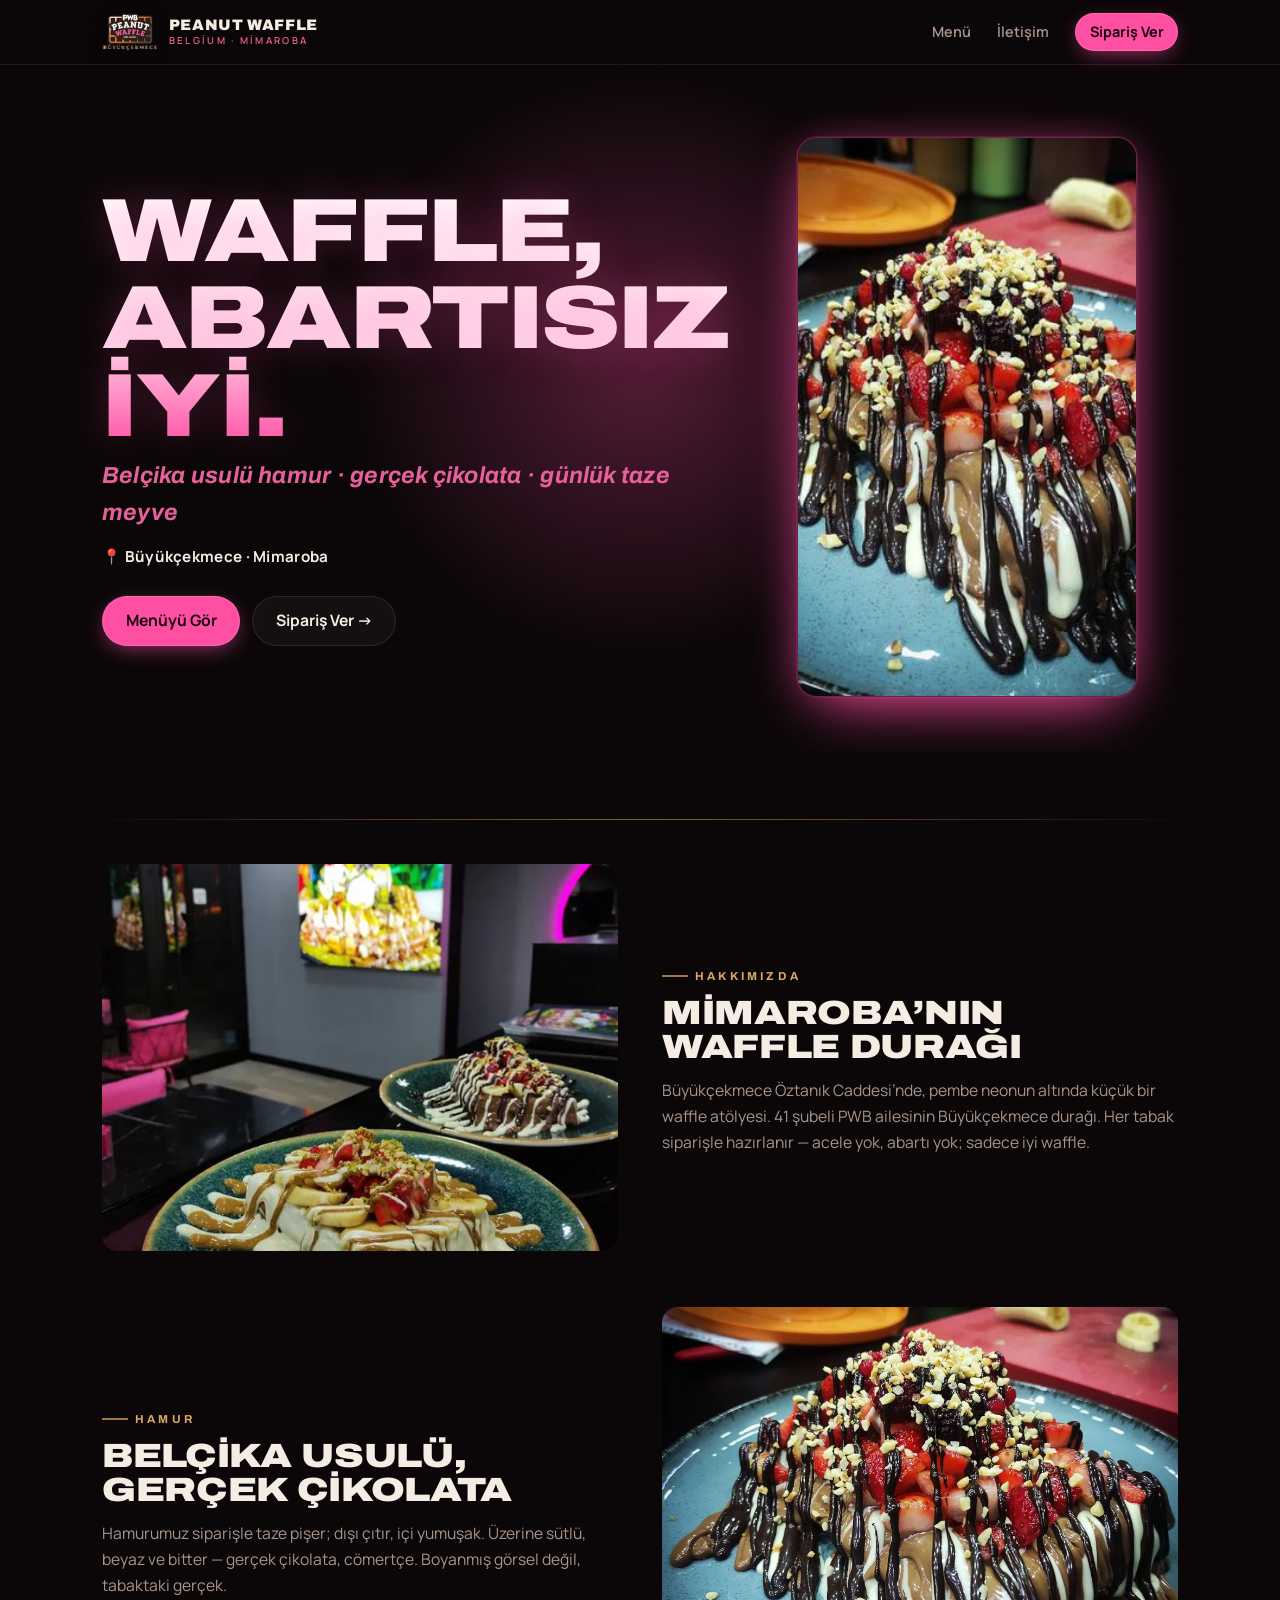
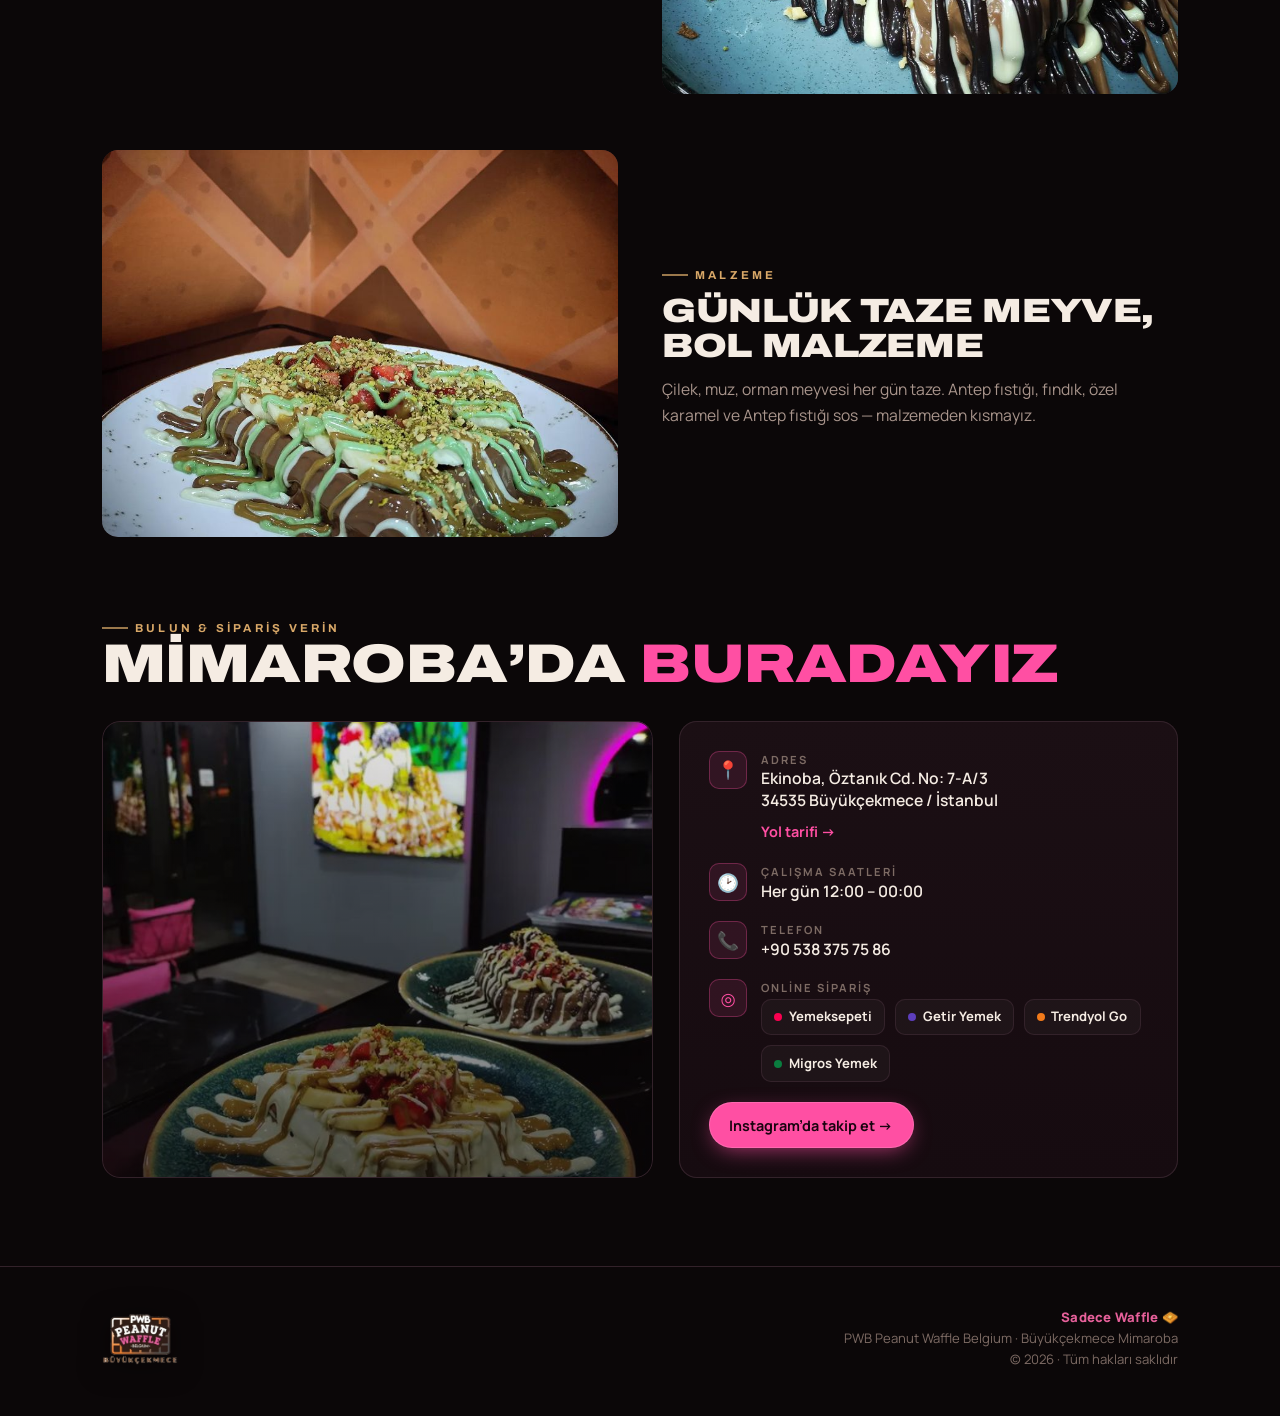
==== commit c538a52f: "Performans: foto görseller PNG'den JPEG'e, hafif video poster'ı - waffle/waffle-2/2waffle: RGBA PNG " ====
--- a/index.html
+++ b/index.html
@@ -42,7 +42,7 @@
         </div>
       </div>
       <div class="hero-media">
-        <video class="hero-video" autoplay muted loop playsinline poster="assets/images/waffle.png">
+        <video class="hero-video" autoplay muted loop playsinline preload="auto" poster="assets/images/hero-poster.jpg">
           <source src="assets/images/hero-video.mp4" type="video/mp4">
         </video>
       </div>
@@ -55,7 +55,7 @@
   <div class="wrap">
 
     <div class="about">
-      <div class="about-media"><img src="assets/images/2waffle.png" alt="Pembe neon altında iki waffle tabağı"></div>
+      <div class="about-media"><img src="assets/images/2waffle.jpg" alt="Pembe neon altında iki waffle tabağı" loading="lazy"></div>
       <div class="about-copy">
         <span class="eyebrow">Hakkımızda</span>
         <h3>Mimaroba’nın waffle durağı</h3>
@@ -64,7 +64,7 @@
     </div>
 
     <div class="about rev">
-      <div class="about-media"><img src="assets/images/waffle.png" alt="Çikolata ve çilekli waffle"></div>
+      <div class="about-media"><img src="assets/images/waffle.jpg" alt="Çikolata ve çilekli waffle" loading="lazy"></div>
       <div class="about-copy">
         <span class="eyebrow">Hamur</span>
         <h3>Belçika usulü, gerçek çikolata</h3>
@@ -73,7 +73,7 @@
     </div>
 
     <div class="about">
-      <div class="about-media"><img src="assets/images/waffle%20(2).png" alt="Antep fıstıklı waffle yakın çekim"></div>
+      <div class="about-media"><img src="assets/images/waffle-2.jpg" alt="Antep fıstıklı waffle yakın çekim" loading="lazy"></div>
       <div class="about-copy">
         <span class="eyebrow">Malzeme</span>
         <h3>Günlük taze meyve, bol malzeme</h3>
@@ -90,7 +90,7 @@
       <div><span class="eyebrow">Bulun &amp; sipariş verin</span><h2 id="siparis">Mimaroba’da <em>buradayız</em></h2></div>
     </div>
     <div class="loc-wrap">
-      <div class="loc-photo" style="background-image:linear-gradient(180deg,rgba(11,7,8,.1),rgba(11,7,8,.6)),url('assets/images/2waffle.png')"></div>
+      <div class="loc-photo" style="background-image:linear-gradient(180deg,rgba(11,7,8,.1),rgba(11,7,8,.6)),url('assets/images/2waffle.jpg')"></div>
       <div class="loc-card">
         <div class="loc-row"><div class="loc-ico">📍</div><div><div class="lab">Adres</div><div class="val2">Ekinoba, Öztanık Cd. No: 7-A/3<br>34535 Büyükçekmece / İstanbul</div><a href="https://www.google.com/maps/search/?api=1&query=Peanut+Waffle+Belgium+%C3%96ztan%C4%B1k+Cd+No+7+B%C3%BCy%C3%BCk%C3%A7ekmece" target="_blank" rel="noopener" style="display:inline-block; margin-top:8px; color:var(--pink); font-weight:700; font-size:.9rem">Yol tarifi →</a></div></div>
         <div class="loc-row"><div class="loc-ico">🕑</div><div><div class="lab">Çalışma saatleri</div><div class="val2">Her gün 12:00 – 00:00</div></div></div>
